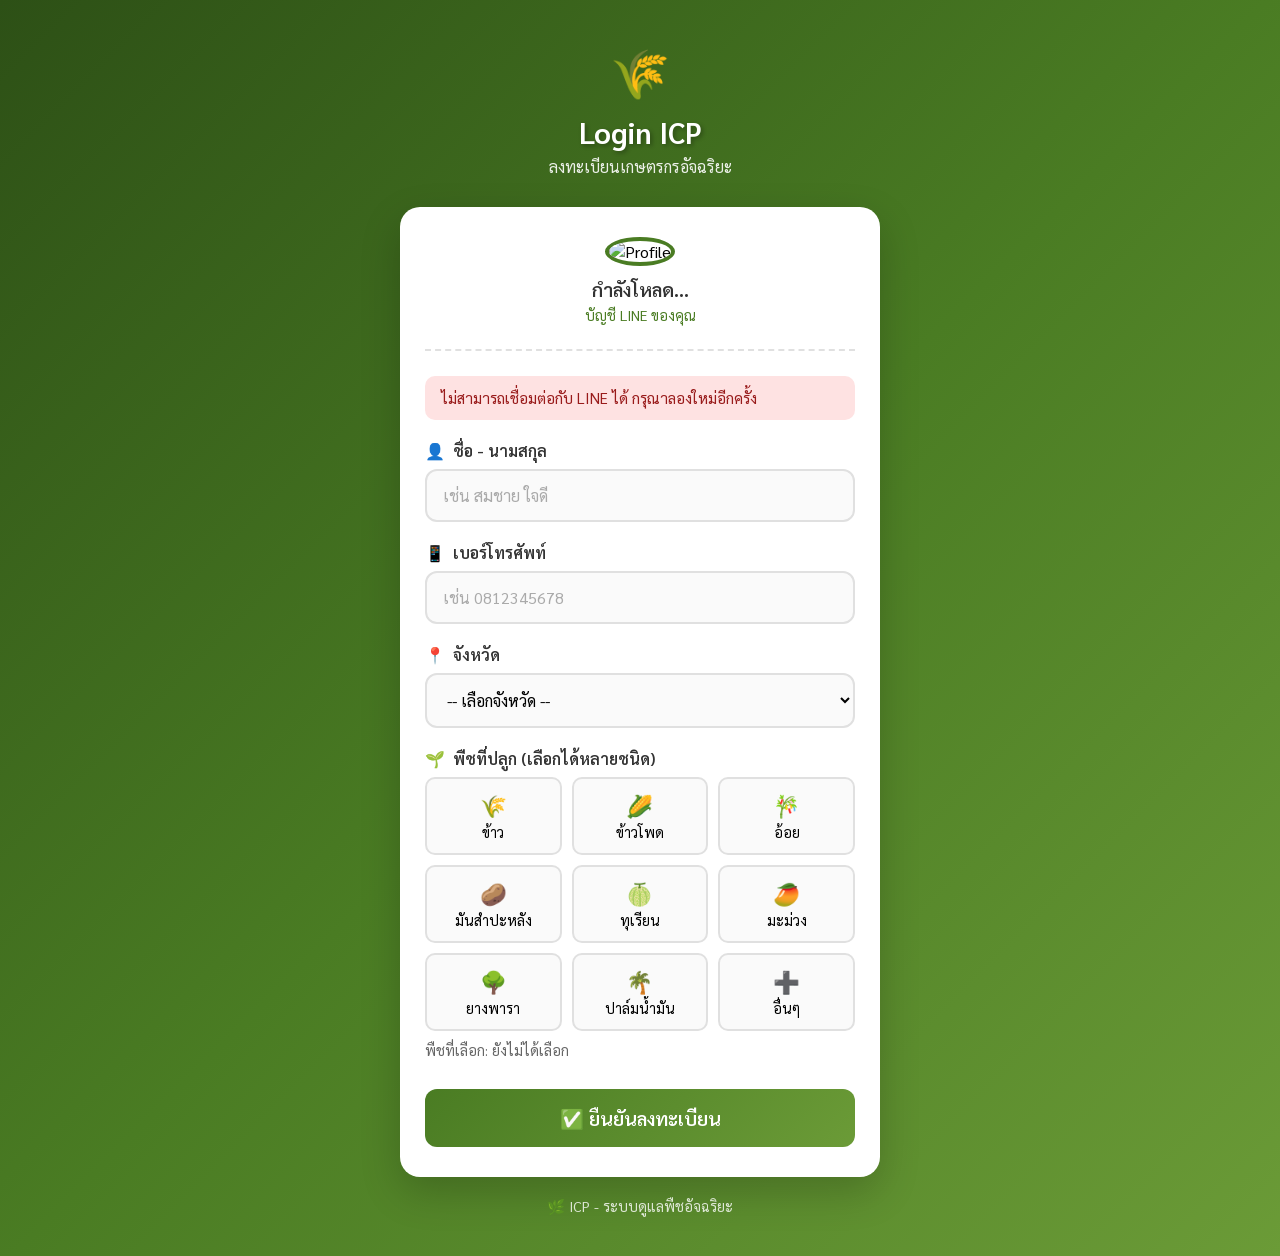
==== liff/index.html @ 26a55e0c "Fix LIFF API URL to point to main chatbot API - Change API_BASE_URL to https://chatbot-ladda-product" ====
<!DOCTYPE html>
<html lang="th">
<head>
    <meta charset="UTF-8">
    <meta name="viewport" content="width=device-width, initial-scale=1.0, maximum-scale=1.0, user-scalable=no">
    <title>Login ICP - ลงทะเบียนเกษตรกร</title>

    <!-- LIFF SDK -->
    <script charset="utf-8" src="https://static.line-scdn.net/liff/edge/2/sdk.js"></script>

    <!-- Google Fonts -->
    <link href="https://fonts.googleapis.com/css2?family=Sarabun:wght@400;500;600;700&display=swap" rel="stylesheet">

    <style>
        * {
            margin: 0;
            padding: 0;
            box-sizing: border-box;
        }

        body {
            font-family: 'Sarabun', sans-serif;
            background: linear-gradient(135deg, #2d5016 0%, #4a7c23 50%, #6b9b37 100%);
            min-height: 100vh;
            padding: 20px;
        }

        .container {
            max-width: 480px;
            margin: 0 auto;
        }

        /* Header */
        .header {
            text-align: center;
            padding: 20px 0 30px;
            color: white;
        }

        .logo {
            font-size: 3em;
            margin-bottom: 10px;
        }

        .header h1 {
            font-size: 1.8em;
            font-weight: 700;
            margin-bottom: 5px;
            text-shadow: 2px 2px 4px rgba(0,0,0,0.3);
        }

        .header p {
            font-size: 1em;
            opacity: 0.9;
        }

        /* Main Card */
        .card {
            background: white;
            border-radius: 20px;
            padding: 30px 25px;
            box-shadow: 0 15px 40px rgba(0,0,0,0.2);
        }

        /* Profile Section */
        .profile-section {
            text-align: center;
            margin-bottom: 25px;
            padding-bottom: 25px;
            border-bottom: 2px dashed #e0e0e0;
        }

        .profile-pic {
            width: 80px;
            height: 80px;
            border-radius: 50%;
            border: 4px solid #4a7c23;
            margin-bottom: 10px;
            object-fit: cover;
        }

        .profile-name {
            font-size: 1.2em;
            font-weight: 600;
            color: #333;
        }

        .profile-status {
            font-size: 0.9em;
            color: #4a7c23;
            margin-top: 5px;
        }

        /* Form */
        .form-group {
            margin-bottom: 20px;
        }

        .form-group label {
            display: block;
            font-weight: 600;
            color: #333;
            margin-bottom: 8px;
            font-size: 1em;
        }

        .form-group label .icon {
            margin-right: 8px;
        }

        .form-group input,
        .form-group select {
            width: 100%;
            padding: 14px 16px;
            border: 2px solid #e0e0e0;
            border-radius: 12px;
            font-size: 1em;
            font-family: 'Sarabun', sans-serif;
            transition: all 0.3s ease;
            background: #fafafa;
        }

        .form-group input:focus,
        .form-group select:focus {
            outline: none;
            border-color: #4a7c23;
            background: white;
            box-shadow: 0 0 0 4px rgba(74, 124, 35, 0.1);
        }

        .form-group input::placeholder {
            color: #aaa;
        }

        /* Crops Selection */
        .crops-container {
            display: grid;
            grid-template-columns: repeat(3, 1fr);
            gap: 10px;
        }

        .crop-btn {
            padding: 12px 8px;
            border: 2px solid #e0e0e0;
            border-radius: 10px;
            background: #fafafa;
            cursor: pointer;
            text-align: center;
            transition: all 0.3s ease;
            font-size: 0.9em;
        }

        .crop-btn:hover {
            border-color: #4a7c23;
            background: #f0f7e6;
        }

        .crop-btn.selected {
            border-color: #4a7c23;
            background: #4a7c23;
            color: white;
        }

        .crop-btn .crop-icon {
            font-size: 1.5em;
            display: block;
            margin-bottom: 4px;
        }

        .selected-crops {
            margin-top: 10px;
            font-size: 0.9em;
            color: #666;
        }

        /* Custom crop input */
        .custom-crop-input {
            margin-top: 15px;
            display: none;
        }

        .custom-crop-input.show {
            display: block;
        }

        /* Submit Button */
        .submit-btn {
            width: 100%;
            padding: 16px;
            background: linear-gradient(135deg, #4a7c23 0%, #6b9b37 100%);
            color: white;
            border: none;
            border-radius: 12px;
            font-size: 1.2em;
            font-weight: 600;
            cursor: pointer;
            transition: all 0.3s ease;
            margin-top: 10px;
            font-family: 'Sarabun', sans-serif;
        }

        .submit-btn:hover {
            transform: translateY(-2px);
            box-shadow: 0 8px 20px rgba(74, 124, 35, 0.4);
        }

        .submit-btn:active {
            transform: translateY(0);
        }

        .submit-btn:disabled {
            background: #ccc;
            cursor: not-allowed;
            transform: none;
            box-shadow: none;
        }

        /* Loading */
        .loading {
            display: none;
            text-align: center;
            padding: 40px;
        }

        .loading.show {
            display: block;
        }

        .spinner {
            width: 50px;
            height: 50px;
            border: 4px solid #e0e0e0;
            border-top-color: #4a7c23;
            border-radius: 50%;
            animation: spin 1s linear infinite;
            margin: 0 auto 20px;
        }

        @keyframes spin {
            to { transform: rotate(360deg); }
        }

        /* Success */
        .success-section {
            display: none;
            text-align: center;
            padding: 30px 0;
        }

        .success-section.show {
            display: block;
        }

        .success-icon {
            font-size: 4em;
            margin-bottom: 20px;
        }

        .success-section h2 {
            color: #4a7c23;
            margin-bottom: 10px;
        }

        .success-section p {
            color: #666;
            margin-bottom: 20px;
        }

        .close-btn {
            width: 100%;
            padding: 14px;
            background: #4a7c23;
            color: white;
            border: none;
            border-radius: 12px;
            font-size: 1.1em;
            font-weight: 600;
            cursor: pointer;
            font-family: 'Sarabun', sans-serif;
        }

        /* Error */
        .error-message {
            background: #fee2e2;
            color: #991b1b;
            padding: 12px 16px;
            border-radius: 10px;
            margin-bottom: 20px;
            display: none;
            font-size: 0.95em;
        }

        .error-message.show {
            display: block;
        }

        /* Footer */
        .footer {
            text-align: center;
            padding: 20px 0;
            color: rgba(255,255,255,0.8);
            font-size: 0.9em;
        }

        /* Responsive */
        @media (max-width: 360px) {
            .crops-container {
                grid-template-columns: repeat(2, 1fr);
            }

            .card {
                padding: 25px 20px;
            }
        }
    </style>
</head>
<body>
    <div class="container">
        <!-- Header -->
        <div class="header">
            <div class="logo">🌾</div>
            <h1>Login ICP</h1>
            <p>ลงทะเบียนเกษตรกรอัจฉริยะ</p>
        </div>

        <!-- Main Card -->
        <div class="card">
            <!-- Loading -->
            <div class="loading" id="loadingSection">
                <div class="spinner"></div>
                <p>กำลังโหลดข้อมูล...</p>
            </div>

            <!-- Registration Form -->
            <div id="formSection" style="display: none;">
                <!-- Profile Section -->
                <div class="profile-section">
                    <img id="profilePic" class="profile-pic" src="https://via.placeholder.com/80" alt="Profile">
                    <div class="profile-name" id="profileName">กำลังโหลด...</div>
                    <div class="profile-status">บัญชี LINE ของคุณ</div>
                </div>

                <!-- Error Message -->
                <div class="error-message" id="errorMessage"></div>

                <!-- Form -->
                <form id="registrationForm">
                    <div class="form-group">
                        <label><span class="icon">👤</span>ชื่อ - นามสกุล</label>
                        <input type="text" id="fullName" placeholder="เช่น สมชาย ใจดี" required>
                    </div>

                    <div class="form-group">
                        <label><span class="icon">📱</span>เบอร์โทรศัพท์</label>
                        <input type="tel" id="phoneNumber" placeholder="เช่น 0812345678"
                               pattern="[0-9]{9,10}" maxlength="10" required>
                    </div>

                    <div class="form-group">
                        <label><span class="icon">📍</span>จังหวัด</label>
                        <select id="province" required>
                            <option value="">-- เลือกจังหวัด --</option>
                            <!-- ภาคเหนือ -->
                            <optgroup label="ภาคเหนือ">
                                <option value="เชียงใหม่">เชียงใหม่</option>
                                <option value="เชียงราย">เชียงราย</option>
                                <option value="น่าน">น่าน</option>
                                <option value="พะเยา">พะเยา</option>
                                <option value="แพร่">แพร่</option>
                                <option value="แม่ฮ่องสอน">แม่ฮ่องสอน</option>
                                <option value="ลำปาง">ลำปาง</option>
                                <option value="ลำพูน">ลำพูน</option>
                                <option value="อุตรดิตถ์">อุตรดิตถ์</option>
                            </optgroup>
                            <!-- ภาคตะวันออกเฉียงเหนือ -->
                            <optgroup label="ภาคตะวันออกเฉียงเหนือ">
                                <option value="กาฬสินธุ์">กาฬสินธุ์</option>
                                <option value="ขอนแก่น">ขอนแก่น</option>
                                <option value="ชัยภูมิ">ชัยภูมิ</option>
                                <option value="นครพนม">นครพนม</option>
                                <option value="นครราชสีมา">นครราชสีมา</option>
                                <option value="บึงกาฬ">บึงกาฬ</option>
                                <option value="บุรีรัมย์">บุรีรัมย์</option>
                                <option value="มหาสารคาม">มหาสารคาม</option>
                                <option value="มุกดาหาร">มุกดาหาร</option>
                                <option value="ยโสธร">ยโสธร</option>
                                <option value="ร้อยเอ็ด">ร้อยเอ็ด</option>
                                <option value="เลย">เลย</option>
                                <option value="สกลนคร">สกลนคร</option>
                                <option value="สุรินทร์">สุรินทร์</option>
                                <option value="ศรีสะเกษ">ศรีสะเกษ</option>
                                <option value="หนองคาย">หนองคาย</option>
                                <option value="หนองบัวลำภู">หนองบัวลำภู</option>
                                <option value="อุดรธานี">อุดรธานี</option>
                                <option value="อุบลราชธานี">อุบลราชธานี</option>
                                <option value="อำนาจเจริญ">อำนาจเจริญ</option>
                            </optgroup>
                            <!-- ภาคกลาง -->
                            <optgroup label="ภาคกลาง">
                                <option value="กรุงเทพมหานคร">กรุงเทพมหานคร</option>
                                <option value="กำแพงเพชร">กำแพงเพชร</option>
                                <option value="ชัยนาท">ชัยนาท</option>
                                <option value="นครนายก">นครนายก</option>
                                <option value="นครปฐม">นครปฐม</option>
                                <option value="นครสวรรค์">นครสวรรค์</option>
                                <option value="นนทบุรี">นนทบุรี</option>
                                <option value="ปทุมธานี">ปทุมธานี</option>
                                <option value="พระนครศรีอยุธยา">พระนครศรีอยุธยา</option>
                                <option value="พิจิตร">พิจิตร</option>
                                <option value="พิษณุโลก">พิษณุโลก</option>
                                <option value="เพชรบูรณ์">เพชรบูรณ์</option>
                                <option value="ลพบุรี">ลพบุรี</option>
                                <option value="สมุทรปราการ">สมุทรปราการ</option>
                                <option value="สมุทรสงคราม">สมุทรสงคราม</option>
                                <option value="สมุทรสาคร">สมุทรสาคร</option>
                                <option value="สระบุรี">สระบุรี</option>
                                <option value="สิงห์บุรี">สิงห์บุรี</option>
                                <option value="สุโขทัย">สุโขทัย</option>
                                <option value="สุพรรณบุรี">สุพรรณบุรี</option>
                                <option value="อ่างทอง">อ่างทอง</option>
                                <option value="อุทัยธานี">อุทัยธานี</option>
                            </optgroup>
                            <!-- ภาคตะวันออก -->
                            <optgroup label="ภาคตะวันออก">
                                <option value="จันทบุรี">จันทบุรี</option>
                                <option value="ฉะเชิงเทรา">ฉะเชิงเทรา</option>
                                <option value="ชลบุรี">ชลบุรี</option>
                                <option value="ตราด">ตราด</option>
                                <option value="ปราจีนบุรี">ปราจีนบุรี</option>
                                <option value="ระยอง">ระยอง</option>
                                <option value="สระแก้ว">สระแก้ว</option>
                            </optgroup>
                            <!-- ภาคตะวันตก -->
                            <optgroup label="ภาคตะวันตก">
                                <option value="กาญจนบุรี">กาญจนบุรี</option>
                                <option value="ตาก">ตาก</option>
                                <option value="ประจวบคีรีขันธ์">ประจวบคีรีขันธ์</option>
                                <option value="เพชรบุรี">เพชรบุรี</option>
                                <option value="ราชบุรี">ราชบุรี</option>
                            </optgroup>
                            <!-- ภาคใต้ -->
                            <optgroup label="ภาคใต้">
                                <option value="กระบี่">กระบี่</option>
                                <option value="ชุมพร">ชุมพร</option>
                                <option value="ตรัง">ตรัง</option>
                                <option value="นครศรีธรรมราช">นครศรีธรรมราช</option>
                                <option value="นราธิวาส">นราธิวาส</option>
                                <option value="ปัตตานี">ปัตตานี</option>
                                <option value="พังงา">พังงา</option>
                                <option value="พัทลุง">พัทลุง</option>
                                <option value="ภูเก็ต">ภูเก็ต</option>
                                <option value="ยะลา">ยะลา</option>
                                <option value="ระนอง">ระนอง</option>
                                <option value="สงขลา">สงขลา</option>
                                <option value="สตูล">สตูล</option>
                                <option value="สุราษฎร์ธานี">สุราษฎร์ธานี</option>
                            </optgroup>
                        </select>
                    </div>

                    <div class="form-group">
                        <label><span class="icon">🌱</span>พืชที่ปลูก (เลือกได้หลายชนิด)</label>
                        <div class="crops-container" id="cropsContainer">
                            <div class="crop-btn" data-crop="ข้าว">
                                <span class="crop-icon">🌾</span>
                                ข้าว
                            </div>
                            <div class="crop-btn" data-crop="ข้าวโพด">
                                <span class="crop-icon">🌽</span>
                                ข้าวโพด
                            </div>
                            <div class="crop-btn" data-crop="อ้อย">
                                <span class="crop-icon">🎋</span>
                                อ้อย
                            </div>
                            <div class="crop-btn" data-crop="มันสำปะหลัง">
                                <span class="crop-icon">🥔</span>
                                มันสำปะหลัง
                            </div>
                            <div class="crop-btn" data-crop="ทุเรียน">
                                <span class="crop-icon">🍈</span>
                                ทุเรียน
                            </div>
                            <div class="crop-btn" data-crop="มะม่วง">
                                <span class="crop-icon">🥭</span>
                                มะม่วง
                            </div>
                            <div class="crop-btn" data-crop="ยางพารา">
                                <span class="crop-icon">🌳</span>
                                ยางพารา
                            </div>
                            <div class="crop-btn" data-crop="ปาล์มน้ำมัน">
                                <span class="crop-icon">🌴</span>
                                ปาล์มน้ำมัน
                            </div>
                            <div class="crop-btn" data-crop="other" id="otherCropBtn">
                                <span class="crop-icon">➕</span>
                                อื่นๆ
                            </div>
                        </div>

                        <div class="custom-crop-input" id="customCropInput">
                            <input type="text" id="customCrop" placeholder="ระบุพืชอื่นๆ (คั่นด้วยเครื่องหมาย ,)">
                        </div>

                        <div class="selected-crops" id="selectedCrops">
                            พืชที่เลือก: <span id="cropsList">ยังไม่ได้เลือก</span>
                        </div>
                    </div>

                    <button type="submit" class="submit-btn" id="submitBtn">
                        ✅ ยืนยันลงทะเบียน
                    </button>
                </form>
            </div>

            <!-- Success Section -->
            <div class="success-section" id="successSection">
                <div class="success-icon">🎉</div>
                <h2>ลงทะเบียนสำเร็จ!</h2>
                <p>ขอบคุณที่ลงทะเบียนกับ ICP<br>คุณสามารถใช้งานบอทได้ทันที</p>
                <button class="close-btn" onclick="closeLiff()">
                    กลับไปที่ LINE
                </button>
            </div>
        </div>

        <!-- Footer -->
        <div class="footer">
            <p>🌿 ICP - ระบบดูแลพืชอัจฉริยะ</p>
        </div>
    </div>

    <script>
        // LIFF ID - ต้องเปลี่ยนเป็น LIFF ID จริงหลังสร้างใน LINE Developer Console
        const LIFF_ID = '2008547824-ampdbE7x';

        // API Endpoint - Main Chatbot API
        const API_BASE_URL = 'https://chatbot-ladda-production.up.railway.app';

        // State
        let lineProfile = null;
        let selectedCrops = [];

        // Initialize LIFF
        async function initLiff() {
            try {
                showLoading(true);

                await liff.init({ liffId: LIFF_ID });

                if (!liff.isLoggedIn()) {
                    liff.login();
                    return;
                }

                // Get profile
                lineProfile = await liff.getProfile();
                console.log('LINE Profile:', lineProfile);

                // Update UI with profile
                document.getElementById('profilePic').src = lineProfile.pictureUrl || 'https://via.placeholder.com/80';
                document.getElementById('profileName').textContent = lineProfile.displayName || 'ผู้ใช้งาน';

                // Pre-fill name if available
                document.getElementById('fullName').value = lineProfile.displayName || '';

                showLoading(false);
                document.getElementById('formSection').style.display = 'block';

            } catch (error) {
                console.error('LIFF init error:', error);
                showError('ไม่สามารถเชื่อมต่อกับ LINE ได้ กรุณาลองใหม่อีกครั้ง');
                showLoading(false);
                document.getElementById('formSection').style.display = 'block';
            }
        }

        // Crop selection
        document.getElementById('cropsContainer').addEventListener('click', function(e) {
            const cropBtn = e.target.closest('.crop-btn');
            if (!cropBtn) return;

            const crop = cropBtn.dataset.crop;

            if (crop === 'other') {
                document.getElementById('customCropInput').classList.toggle('show');
                cropBtn.classList.toggle('selected');
                return;
            }

            cropBtn.classList.toggle('selected');

            if (cropBtn.classList.contains('selected')) {
                if (!selectedCrops.includes(crop)) {
                    selectedCrops.push(crop);
                }
            } else {
                selectedCrops = selectedCrops.filter(c => c !== crop);
            }

            updateCropsList();
        });

        function updateCropsList() {
            const cropsListEl = document.getElementById('cropsList');
            if (selectedCrops.length === 0) {
                cropsListEl.textContent = 'ยังไม่ได้เลือก';
            } else {
                cropsListEl.textContent = selectedCrops.join(', ');
            }
        }

        // Form submission
        document.getElementById('registrationForm').addEventListener('submit', async function(e) {
            e.preventDefault();

            const submitBtn = document.getElementById('submitBtn');
            submitBtn.disabled = true;
            submitBtn.textContent = 'กำลังบันทึก...';

            try {
                // Get form data
                const fullName = document.getElementById('fullName').value.trim();
                const phoneNumber = document.getElementById('phoneNumber').value.trim();
                const province = document.getElementById('province').value;

                // Get custom crops
                const customCropInput = document.getElementById('customCrop').value.trim();
                if (customCropInput) {
                    const customCrops = customCropInput.split(',').map(c => c.trim()).filter(c => c);
                    selectedCrops = [...selectedCrops, ...customCrops];
                }

                // Validate
                if (!fullName || fullName.length < 2) {
                    throw new Error('กรุณาระบุชื่อ-นามสกุลที่ถูกต้อง');
                }

                if (!phoneNumber || !/^[0-9]{9,10}$/.test(phoneNumber)) {
                    throw new Error('กรุณาระบุเบอร์โทรศัพท์ที่ถูกต้อง (9-10 หลัก)');
                }

                if (!province) {
                    throw new Error('กรุณาเลือกจังหวัด');
                }

                // Prepare data
                const registrationData = {
                    line_user_id: lineProfile?.userId || 'unknown',
                    display_name: lineProfile?.displayName || fullName,
                    full_name: fullName,
                    phone_number: phoneNumber,
                    province: province,
                    crops_grown: selectedCrops,
                    picture_url: lineProfile?.pictureUrl || null
                };

                console.log('Registration data:', registrationData);
                console.log('API URL:', `${API_BASE_URL}/api/liff/register`);

                // Send to API
                const response = await fetch(`${API_BASE_URL}/api/liff/register`, {
                    method: 'POST',
                    headers: {
                        'Content-Type': 'application/json'
                    },
                    body: JSON.stringify(registrationData)
                });

                console.log('Response status:', response.status);

                // Check if response has content
                const responseText = await response.text();
                console.log('Response text:', responseText);

                let result;
                try {
                    result = responseText ? JSON.parse(responseText) : {};
                } catch (parseError) {
                    console.error('JSON parse error:', parseError);
                    throw new Error(`Server error: ${responseText || 'Empty response'}`);
                }

                if (!response.ok) {
                    throw new Error(result.detail || result.message || 'เกิดข้อผิดพลาดในการบันทึกข้อมูล');
                }

                // Success!
                document.getElementById('formSection').style.display = 'none';
                document.getElementById('successSection').classList.add('show');

            } catch (error) {
                console.error('Registration error:', error);
                showError(error.message || 'เกิดข้อผิดพลาด กรุณาลองใหม่อีกครั้ง');
                submitBtn.disabled = false;
                submitBtn.textContent = '✅ ยืนยันลงทะเบียน';
            }
        });

        // Close LIFF
        function closeLiff() {
            if (liff.isInClient()) {
                liff.closeWindow();
            } else {
                window.close();
            }
        }

        // Helper functions
        function showLoading(show) {
            document.getElementById('loadingSection').classList.toggle('show', show);
        }

        function showError(message) {
            const errorEl = document.getElementById('errorMessage');
            errorEl.textContent = message;
            errorEl.classList.add('show');

            setTimeout(() => {
                errorEl.classList.remove('show');
            }, 5000);
        }

        // Phone number input - only allow numbers
        document.getElementById('phoneNumber').addEventListener('input', function(e) {
            this.value = this.value.replace(/[^0-9]/g, '');
        });

        // Initialize on load
        document.addEventListener('DOMContentLoaded', initLiff);
    </script>
</body>
</html>
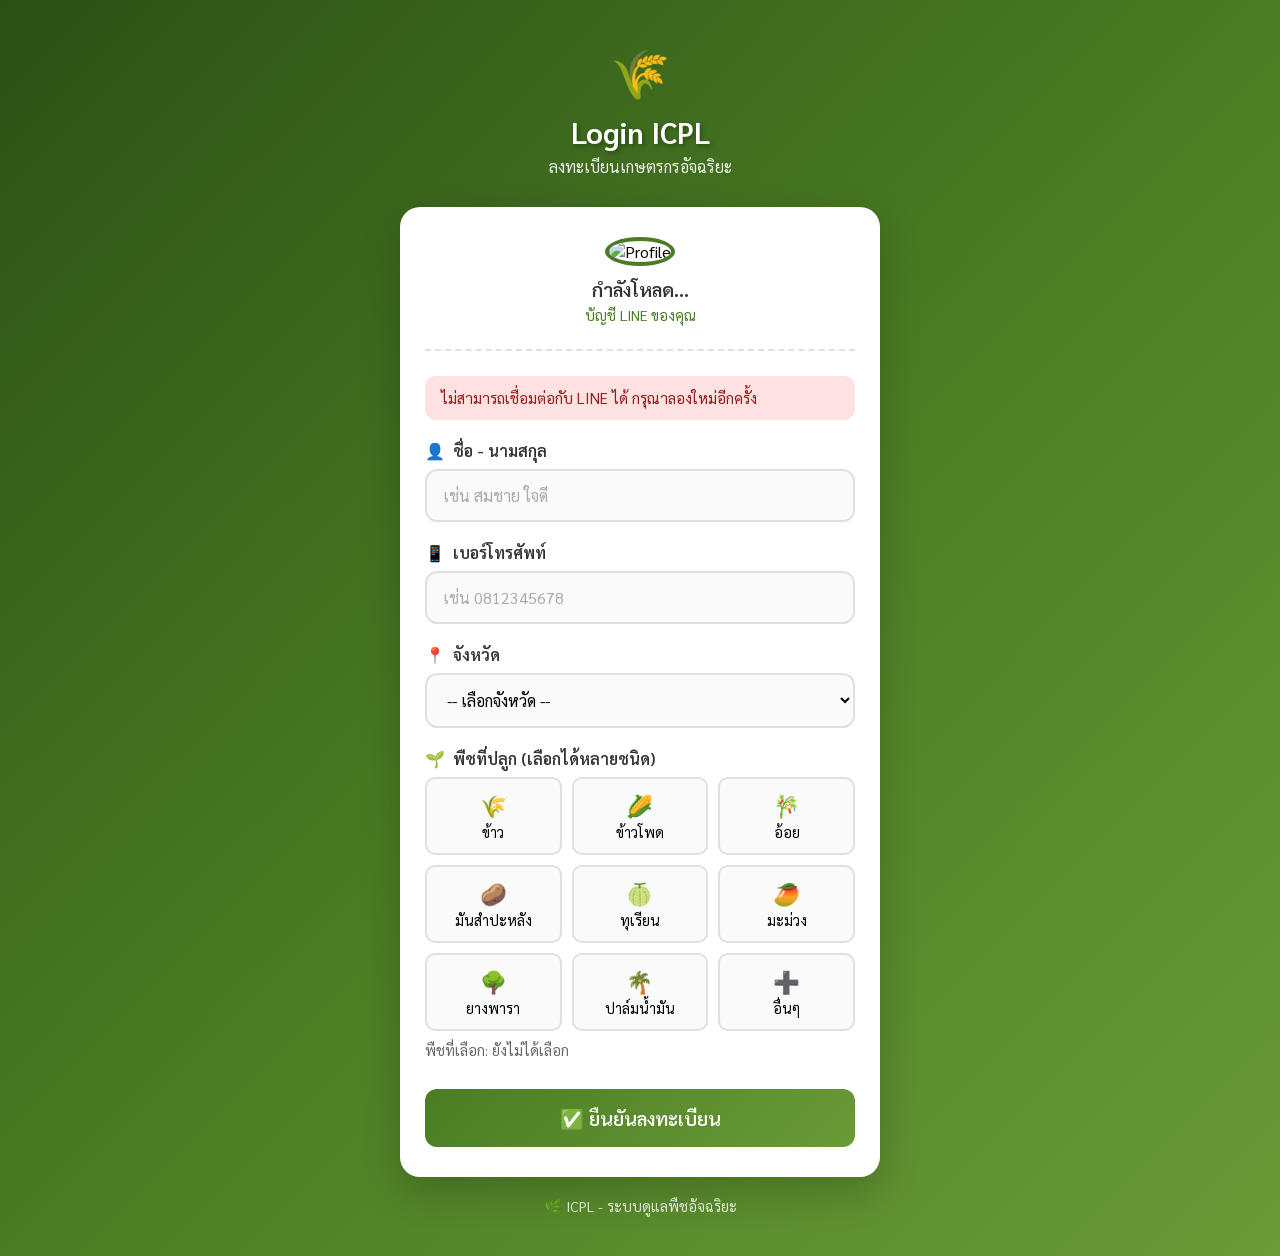
==== commit f9979a40: "เปลี่ยนข้อความถามคำถามเป็น Flex Message - เพิ่ม create_initial_questions_flex() สำหรับถามข้อมูลเพิ่ม" ====
--- a/liff/index.html
+++ b/liff/index.html
@@ -3,7 +3,7 @@
 <head>
     <meta charset="UTF-8">
     <meta name="viewport" content="width=device-width, initial-scale=1.0, maximum-scale=1.0, user-scalable=no">
-    <title>Login ICP - ลงทะเบียนเกษตรกร</title>
+    <title>Login ICPL - ลงทะเบียนเกษตรกร</title>
 
     <!-- LIFF SDK -->
     <script charset="utf-8" src="https://static.line-scdn.net/liff/edge/2/sdk.js"></script>
@@ -319,7 +319,7 @@
         <!-- Header -->
         <div class="header">
             <div class="logo">🌾</div>
-            <h1>Login ICP</h1>
+            <h1>Login ICPL</h1>
             <p>ลงทะเบียนเกษตรกรอัจฉริยะ</p>
         </div>
 
@@ -527,7 +527,7 @@
 
         <!-- Footer -->
         <div class="footer">
-            <p>🌿 ICP - ระบบดูแลพืชอัจฉริยะ</p>
+            <p>🌿 ICPL - ระบบดูแลพืชอัจฉริยะ</p>
         </div>
     </div>
 
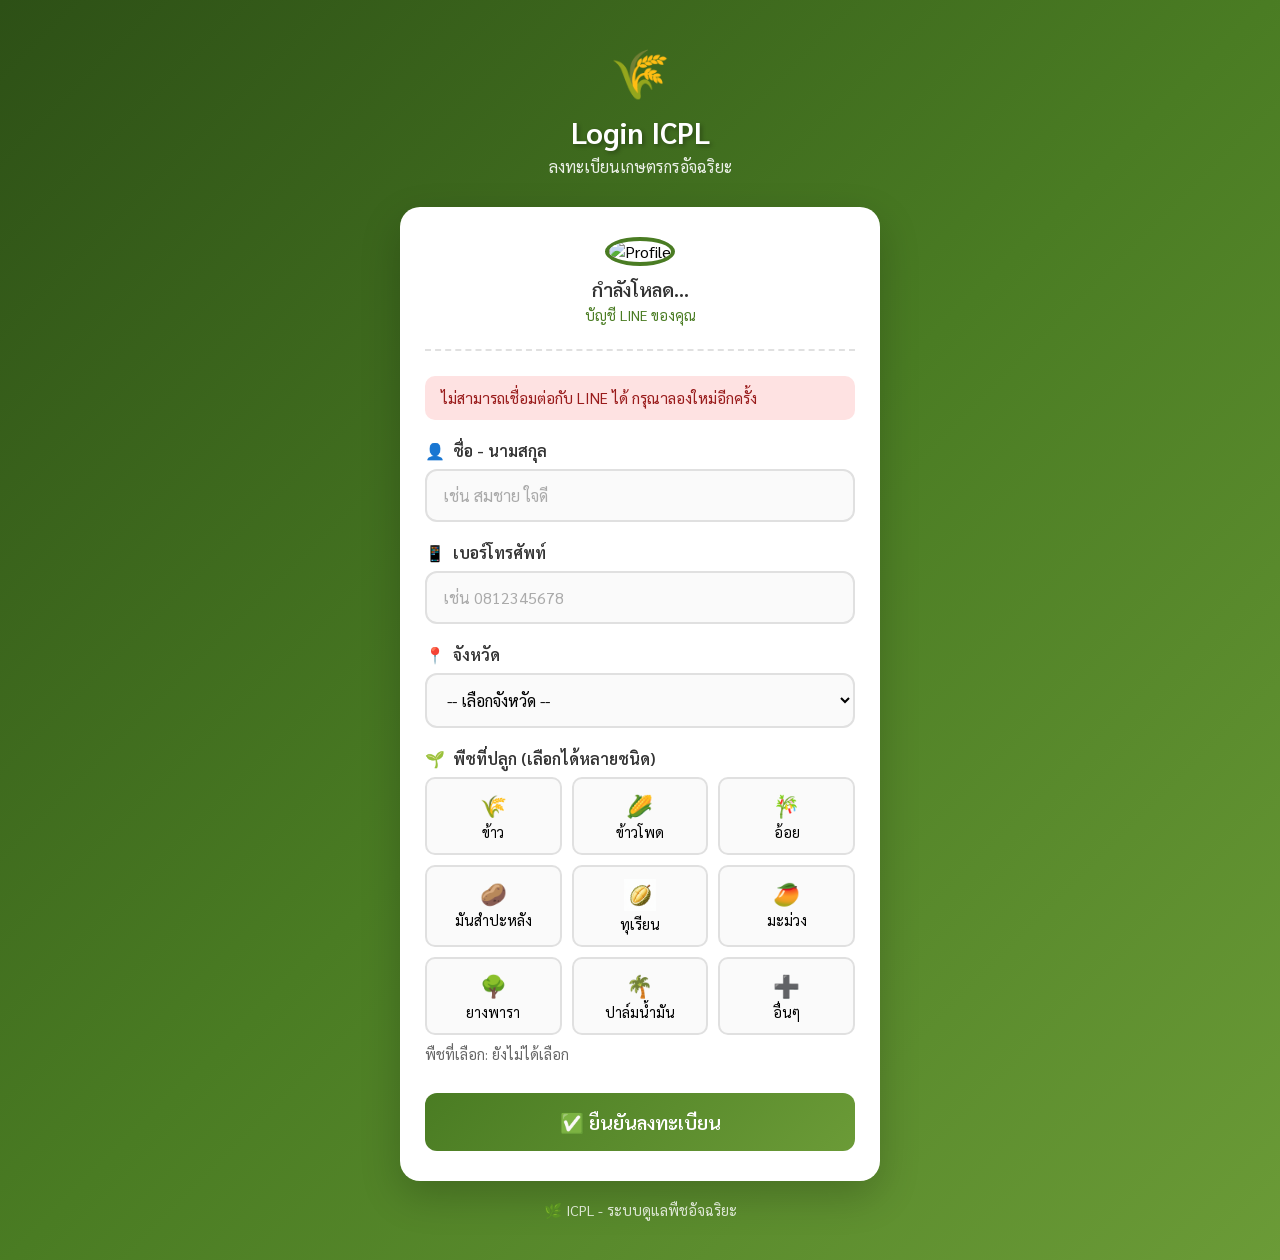
==== commit 624111f2: "feat: เปลี่ยน icon ทุเรียนเป็นรูปภาพในหน้าลงทะเบียน Co-Authored-By: Claude Opus 4.5 <noreply@anthrop" ====
--- a/liff/index.html
+++ b/liff/index.html
@@ -165,6 +165,14 @@
             font-size: 1.5em;
             display: block;
             margin-bottom: 4px;
+        }
+
+        .crop-btn .crop-icon-img {
+            width: 32px;
+            height: 32px;
+            display: block;
+            margin: 0 auto 4px;
+            object-fit: contain;
         }
 
         .selected-crops {
@@ -478,7 +486,7 @@
                                 มันสำปะหลัง
                             </div>
                             <div class="crop-btn" data-crop="ทุเรียน">
-                                <span class="crop-icon">🍈</span>
+                                <img src="durian_icon.png" alt="ทุเรียน" class="crop-icon-img">
                                 ทุเรียน
                             </div>
                             <div class="crop-btn" data-crop="มะม่วง">
@@ -533,7 +541,7 @@
 
     <script>
         // LIFF ID - ต้องเปลี่ยนเป็น LIFF ID จริงหลังสร้างใน LINE Developer Console
-        const LIFF_ID = '2008547824-ampdbE7x';
+        const LIFF_ID = '2008723334-Zz1OoaPy';
 
         // API Endpoint - Main Chatbot API
         const API_BASE_URL = 'https://chatbot-ladda-production.up.railway.app';
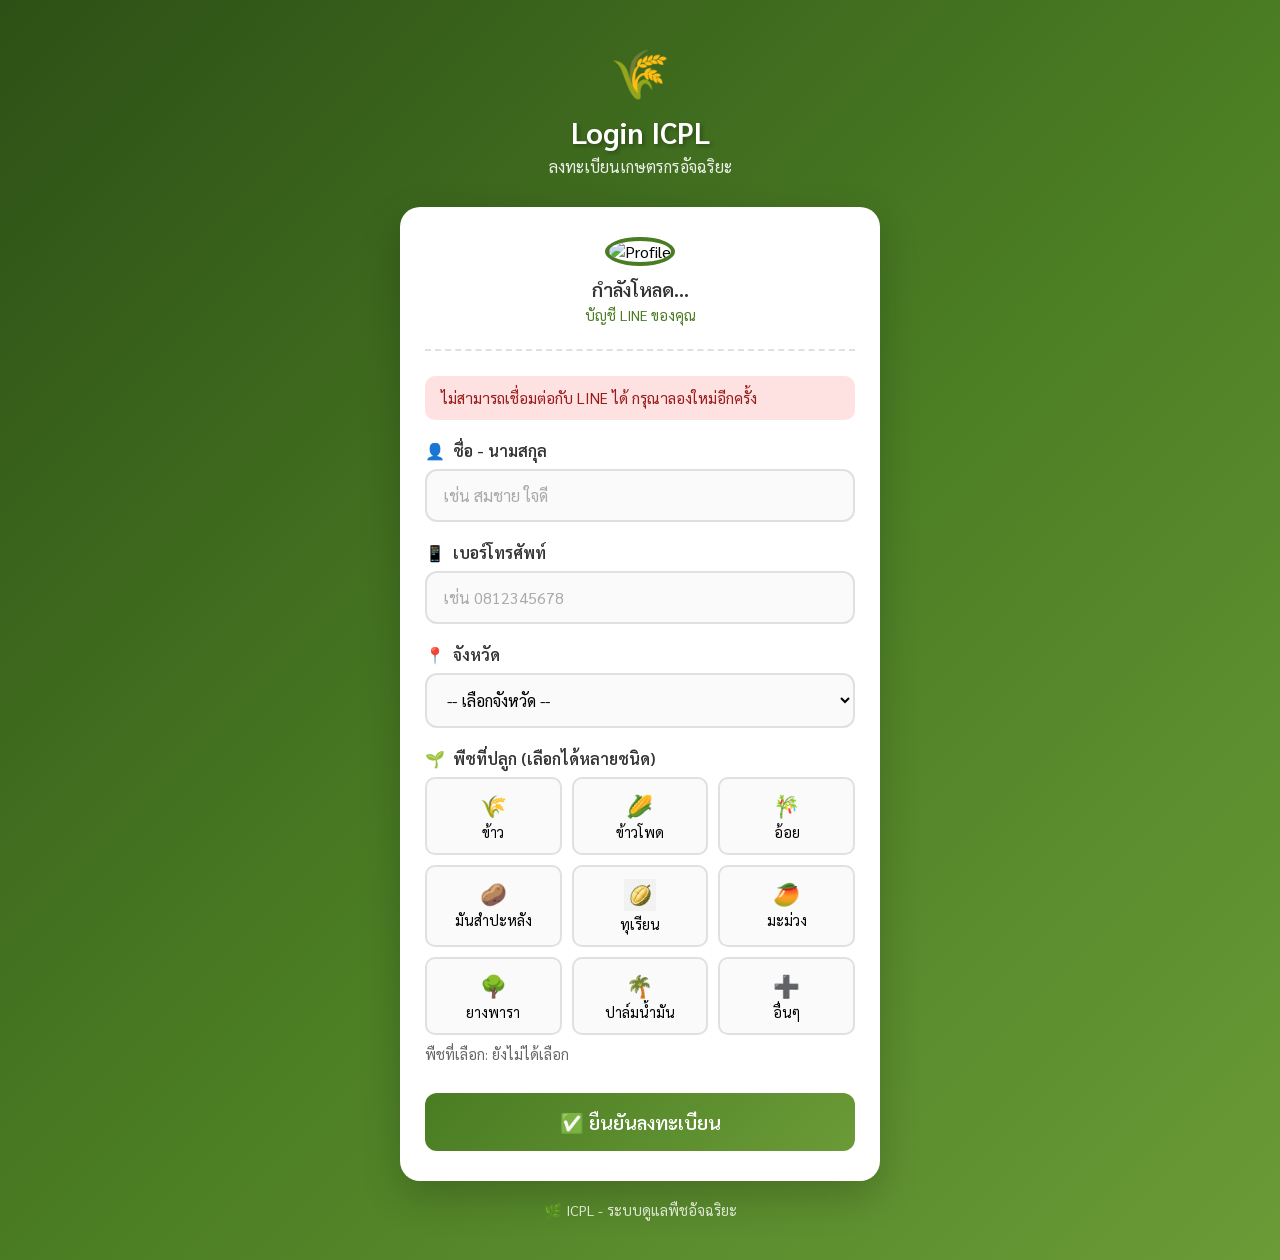
==== commit 38758e88: "feat: เปลี่ยน icon ทุเรียนเป็น durian_nobg.png ในหน้าลงทะเบียน Co-Authored-By: Claude Opus 4.5 <nore" ====
--- a/liff/index.html
+++ b/liff/index.html
@@ -486,7 +486,7 @@
                                 มันสำปะหลัง
                             </div>
                             <div class="crop-btn" data-crop="ทุเรียน">
-                                <img src="durian_icon.png" alt="ทุเรียน" class="crop-icon-img">
+                                <img src="assets/durian_nobg.png" alt="ทุเรียน" class="crop-icon-img">
                                 ทุเรียน
                             </div>
                             <div class="crop-btn" data-crop="มะม่วง">
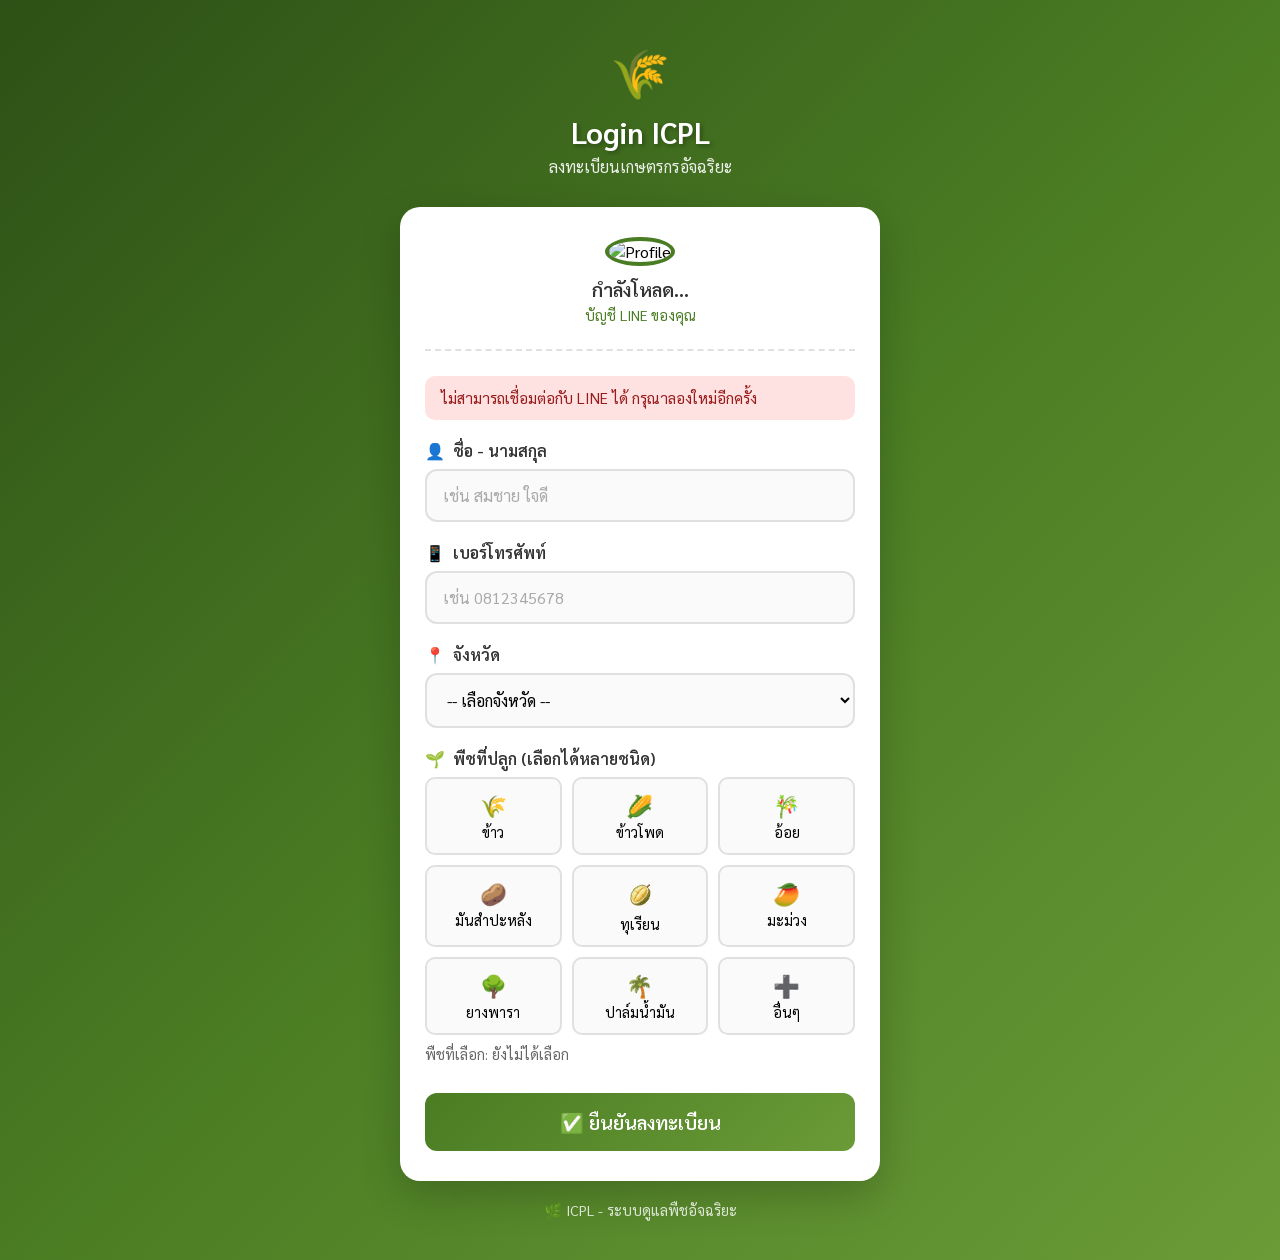
==== commit 8fe34476: "feat: เปลี่ยน icon ทุเรียนเป็นรูปใหม่ (พื้นหลังใส) Co-Authored-By: Claude Opus 4.5 <noreply@anthropi" ====
--- a/liff/index.html
+++ b/liff/index.html
@@ -486,7 +486,7 @@
                                 มันสำปะหลัง
                             </div>
                             <div class="crop-btn" data-crop="ทุเรียน">
-                                <img src="assets/durian_nobg.png" alt="ทุเรียน" class="crop-icon-img">
+                                <img src="assets/durian_nobg-removebg-preview.png" alt="ทุเรียน" class="crop-icon-img">
                                 ทุเรียน
                             </div>
                             <div class="crop-btn" data-crop="มะม่วง">
